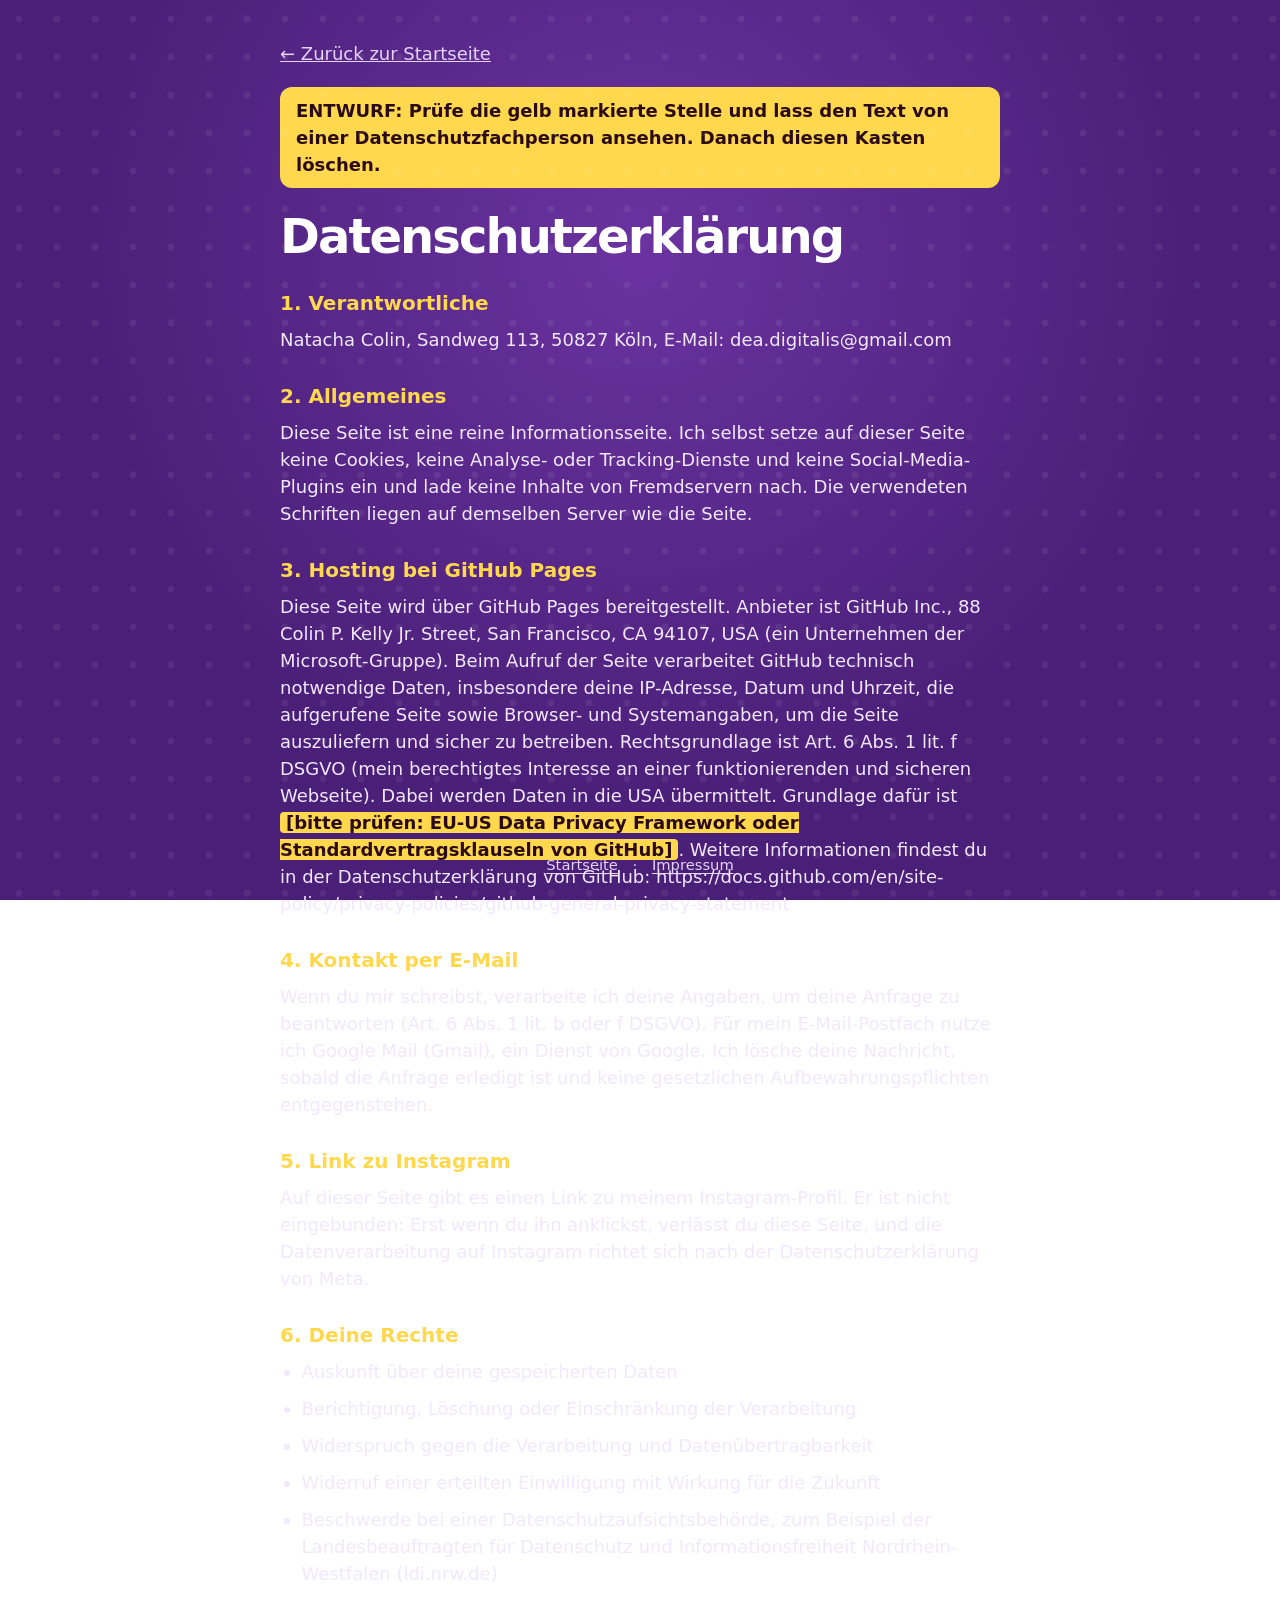
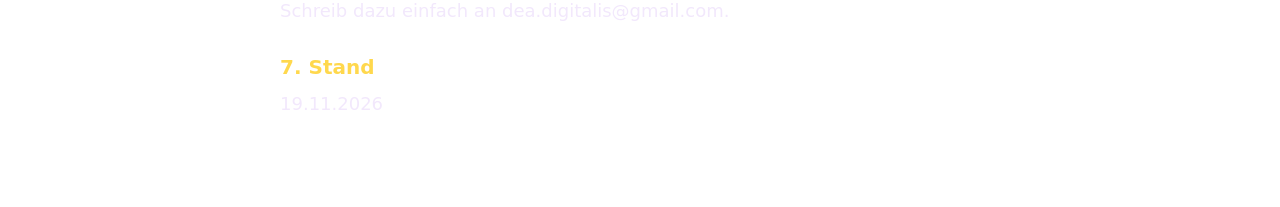
==== datenschutz.html @ a71697c0 "Add files via upload" ====
<!doctype html>
<html lang="de"><head><meta charset="utf-8"><meta name="viewport" content="width=device-width,initial-scale=1">
<title>Datenschutzerklärung | Dea Digitalis</title><meta name="description" content="Datenschutzerklärung von Dea Digitalis">
<link rel="icon" href="favicon.svg" type="image/svg+xml"><link rel="stylesheet" href="style.css"></head><body><div class="dots"></div>
<main class="legal">
  <a class="back" href="index.html">← Zurück zur Startseite</a>
  <div class="banner">ENTWURF: Prüfe die gelb markierte Stelle und lass den Text von einer Datenschutzfachperson ansehen. Danach diesen Kasten löschen.</div>
  <h1>Datenschutzerklärung</h1>

  <h2>1. Verantwortliche</h2>
  <p>Natacha Colin, Sandweg 113, 50827 Köln, E-Mail: dea.digitalis@gmail.com</p>

  <h2>2. Allgemeines</h2>
  <p>Diese Seite ist eine reine Informationsseite. Ich selbst setze auf dieser Seite keine Cookies, keine Analyse- oder Tracking-Dienste und keine Social-Media-Plugins ein und lade keine Inhalte von Fremdservern nach. Die verwendeten Schriften liegen auf demselben Server wie die Seite.</p>

  <h2>3. Hosting bei GitHub Pages</h2>
  <p>Diese Seite wird über GitHub Pages bereitgestellt. Anbieter ist GitHub Inc., 88 Colin P. Kelly Jr. Street, San Francisco, CA 94107, USA (ein Unternehmen der Microsoft-Gruppe). Beim Aufruf der Seite verarbeitet GitHub technisch notwendige Daten, insbesondere deine IP-Adresse, Datum und Uhrzeit, die aufgerufene Seite sowie Browser- und Systemangaben, um die Seite auszuliefern und sicher zu betreiben. Rechtsgrundlage ist Art. 6 Abs. 1 lit. f DSGVO (mein berechtigtes Interesse an einer funktionierenden und sicheren Webseite). Dabei werden Daten in die USA übermittelt. Grundlage dafür ist <span class="ph">[bitte prüfen: EU-US Data Privacy Framework oder Standardvertragsklauseln von GitHub]</span>. Weitere Informationen findest du in der Datenschutzerklärung von GitHub: https://docs.github.com/en/site-policy/privacy-policies/github-general-privacy-statement</p>

  <h2>4. Kontakt per E-Mail</h2>
  <p>Wenn du mir schreibst, verarbeite ich deine Angaben, um deine Anfrage zu beantworten (Art. 6 Abs. 1 lit. b oder f DSGVO). Für mein E-Mail-Postfach nutze ich Google Mail (Gmail), ein Dienst von Google. Ich lösche deine Nachricht, sobald die Anfrage erledigt ist und keine gesetzlichen Aufbewahrungspflichten entgegenstehen.</p>

  <h2>5. Link zu Instagram</h2>
  <p>Auf dieser Seite gibt es einen Link zu meinem Instagram-Profil. Er ist nicht eingebunden: Erst wenn du ihn anklickst, verlässt du diese Seite, und die Datenverarbeitung auf Instagram richtet sich nach der Datenschutzerklärung von Meta.</p>

  <h2>6. Deine Rechte</h2>
  <ul>
    <li>Auskunft über deine gespeicherten Daten</li>
    <li>Berichtigung, Löschung oder Einschränkung der Verarbeitung</li>
    <li>Widerspruch gegen die Verarbeitung und Datenübertragbarkeit</li>
    <li>Widerruf einer erteilten Einwilligung mit Wirkung für die Zukunft</li>
    <li>Beschwerde bei einer Datenschutzaufsichtsbehörde, zum Beispiel der Landesbeauftragten für Datenschutz und Informationsfreiheit Nordrhein-Westfalen (ldi.nrw.de)</li>
  </ul>
  <p>Schreib dazu einfach an dea.digitalis@gmail.com.</p>

  <h2>7. Stand</h2>
  <p>19.11.2026</p>
</main>
<footer><a href="index.html">Startseite</a> · <a href="impressum.html">Impressum</a></footer>
</body></html>
---- style.css ----
@font-face{font-family:'Bricolage';font-weight:400;src:url('fonts/bricolage-400.ttf') format('truetype');font-display:swap}
@font-face{font-family:'Bricolage';font-weight:600;src:url('fonts/bricolage-600.ttf') format('truetype');font-display:swap}
@font-face{font-family:'Bricolage';font-weight:800;src:url('fonts/bricolage-800.ttf') format('truetype');font-display:swap}
:root{--p:#4A1F78;--p2:#6A33A0;--pink:#FF6B9A;--y:#FFD84D;--soft:#E6D3FA;--mint:#7FE3C4}
*{box-sizing:border-box;margin:0;padding:0}
html,body{min-height:100%}
body{font-family:'Bricolage',system-ui,'Segoe UI',sans-serif;color:#fff;background:radial-gradient(circle at 50% 28%,var(--p2) 0,var(--p) 62%);background-attachment:fixed;line-height:1.5;font-size:18px}
a{color:inherit}
:focus-visible{outline:3px solid var(--y);outline-offset:3px;border-radius:6px}
.dots{position:fixed;inset:0;pointer-events:none;background-image:radial-gradient(rgba(255,255,255,.07) 3px,transparent 4px);background-size:38px 38px}
.wrap{position:relative;min-height:100vh;display:flex;flex-direction:column;align-items:center;justify-content:center;text-align:center;padding:48px max(20px,env(safe-area-inset-right)) 96px max(20px,env(safe-area-inset-left))}
.logo{width:clamp(96px,22vw,150px);height:auto;margin-bottom:18px}
h1{font-weight:800;font-size:clamp(2.8rem,10vw,5.6rem);line-height:1;letter-spacing:-.04em}
h1 span{color:var(--pink)}
.sub{margin-top:18px;font-weight:600;font-size:clamp(1.1rem,3.2vw,1.5rem);color:var(--soft);max-width:30em;text-wrap:balance}
.claim{margin-top:10px;font-weight:800;font-size:clamp(1rem,2.8vw,1.25rem);color:var(--y)}
.pill{display:inline-block;margin-top:26px;background:var(--y);color:var(--p);font-weight:800;font-size:.95rem;padding:7px 18px;border-radius:99px;transform:rotate(-1.5deg)}
.links{margin-top:30px;display:flex;flex-wrap:wrap;gap:12px;justify-content:center}
.btn{display:inline-block;text-decoration:none;font-weight:800;padding:12px 24px;border-radius:99px;background:var(--pink);color:#2B0A18}
.btn.alt{background:transparent;color:#fff;border:2px solid rgba(255,255,255,.75)}
.btn:hover{filter:brightness(1.06)}
.mail{margin-top:14px;color:var(--soft);font-size:.95rem}
footer{position:absolute;left:0;right:0;bottom:0;padding:18px 20px 24px;text-align:center;font-size:.92rem;color:var(--soft)}
footer a{margin:0 10px;text-underline-offset:3px}
.legal{max-width:760px;margin:0 auto;padding:40px max(20px,env(safe-area-inset-left)) 80px;text-align:left}
.legal h1{font-size:clamp(2rem,6vw,3rem);margin-bottom:24px}
.legal h2{font-weight:800;font-size:1.25rem;margin:28px 0 8px;color:var(--y)}
.legal p,.legal li{color:#F2E8FC;margin-bottom:10px}
.legal ul{padding-left:1.2em}
.back{display:inline-block;margin-bottom:20px;color:var(--soft)}
.ph{background:var(--y);color:#2B0A18;padding:0 6px;border-radius:4px;font-weight:600}
.banner{background:var(--y);color:#2B0A18;font-weight:600;padding:10px 16px;border-radius:12px;margin-bottom:24px}
@media (prefers-reduced-motion:no-preference){.logo{animation:wiege 6s ease-in-out infinite;transform-origin:50% 0}@keyframes wiege{0%,100%{transform:rotate(-2.5deg)}50%{transform:rotate(2.5deg)}}}
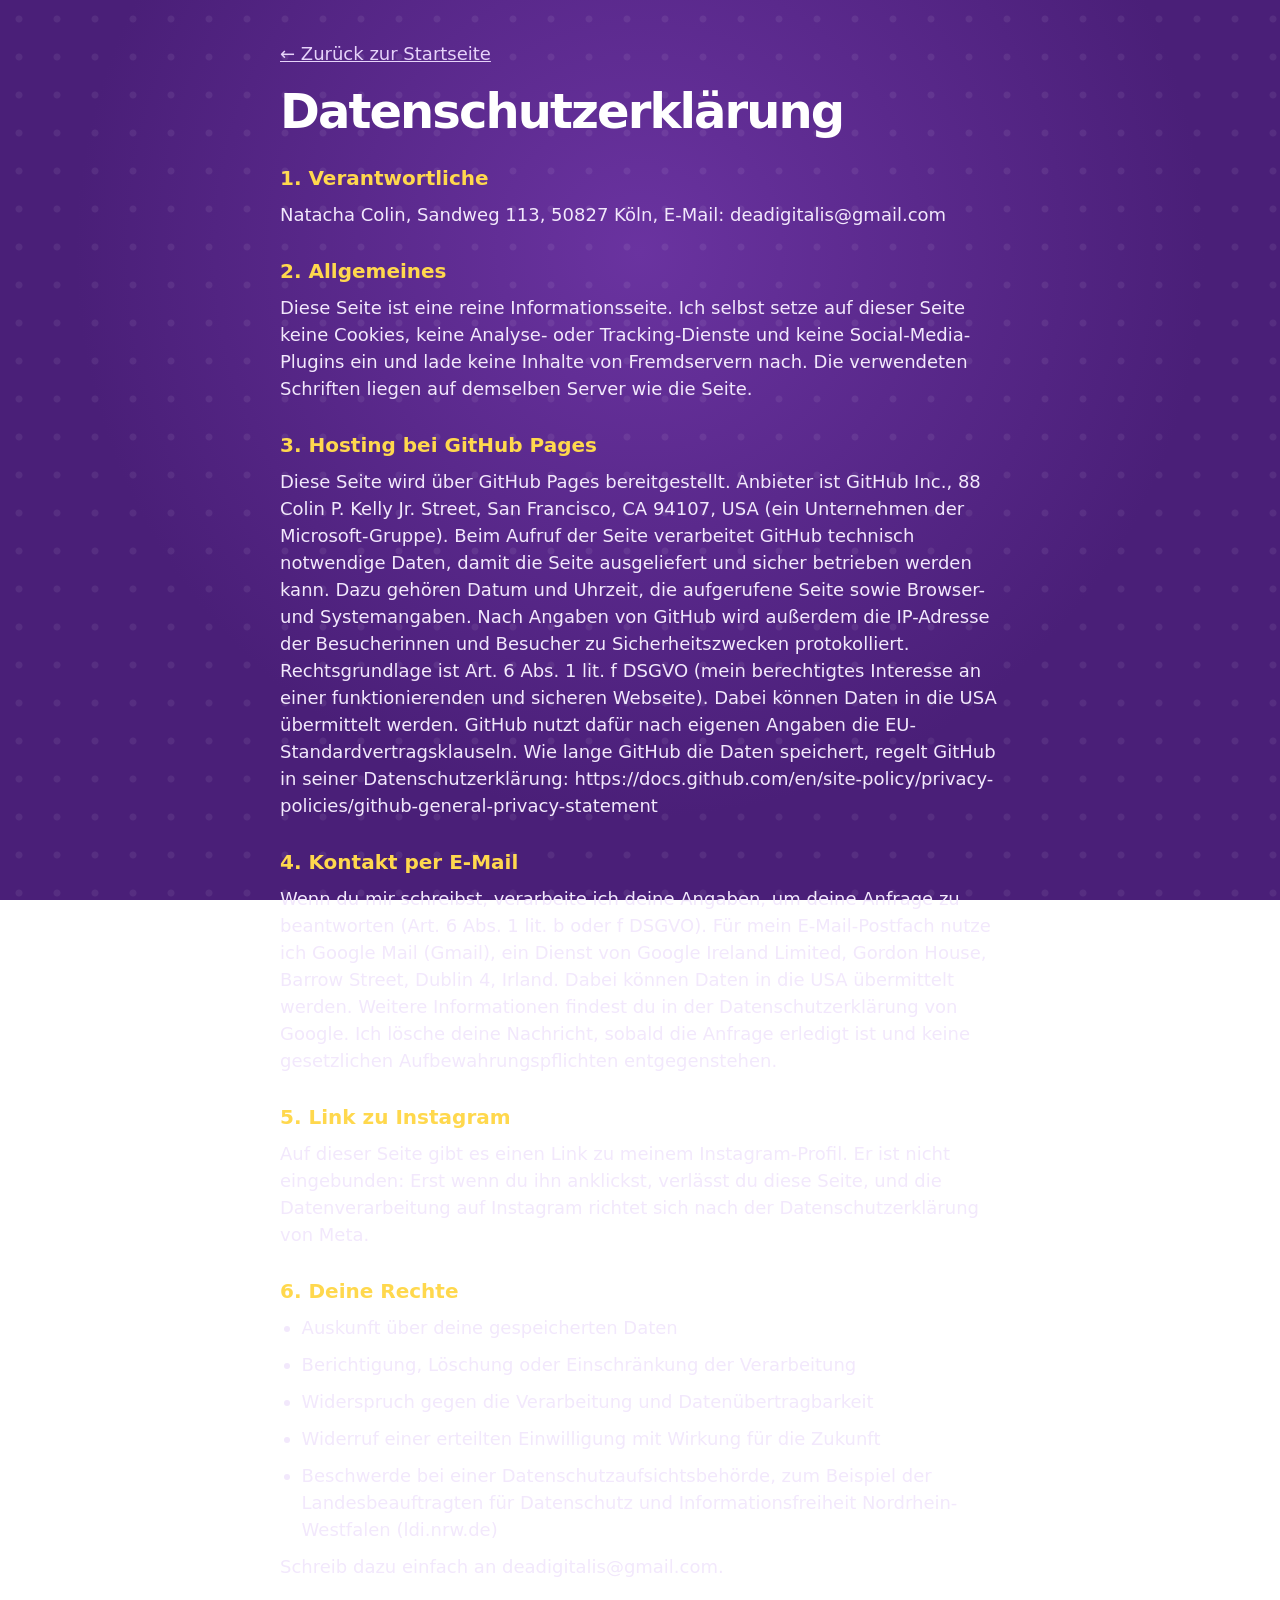
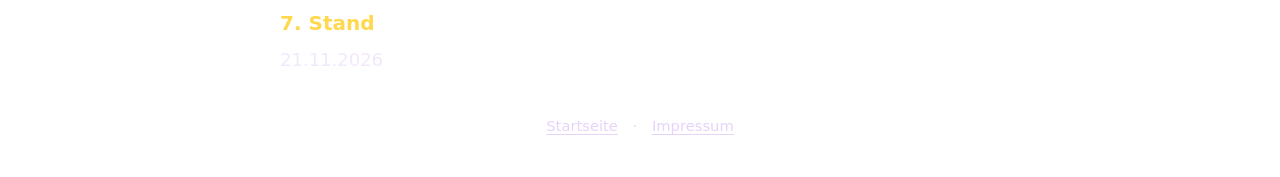
==== commit 193169a3: "Add files via upload" ====
--- a/datenschutz.html
+++ b/datenschutz.html
@@ -4,20 +4,19 @@
 <link rel="icon" href="favicon.svg" type="image/svg+xml"><link rel="stylesheet" href="style.css"></head><body><div class="dots"></div>
 <main class="legal">
   <a class="back" href="index.html">← Zurück zur Startseite</a>
-  <div class="banner">ENTWURF: Prüfe die gelb markierte Stelle und lass den Text von einer Datenschutzfachperson ansehen. Danach diesen Kasten löschen.</div>
   <h1>Datenschutzerklärung</h1>
 
   <h2>1. Verantwortliche</h2>
-  <p>Natacha Colin, Sandweg 113, 50827 Köln, E-Mail: dea.digitalis@gmail.com</p>
+  <p>Natacha Colin, Sandweg 113, 50827 Köln, E-Mail: deadigitalis@gmail.com</p>
 
   <h2>2. Allgemeines</h2>
   <p>Diese Seite ist eine reine Informationsseite. Ich selbst setze auf dieser Seite keine Cookies, keine Analyse- oder Tracking-Dienste und keine Social-Media-Plugins ein und lade keine Inhalte von Fremdservern nach. Die verwendeten Schriften liegen auf demselben Server wie die Seite.</p>
 
   <h2>3. Hosting bei GitHub Pages</h2>
-  <p>Diese Seite wird über GitHub Pages bereitgestellt. Anbieter ist GitHub Inc., 88 Colin P. Kelly Jr. Street, San Francisco, CA 94107, USA (ein Unternehmen der Microsoft-Gruppe). Beim Aufruf der Seite verarbeitet GitHub technisch notwendige Daten, insbesondere deine IP-Adresse, Datum und Uhrzeit, die aufgerufene Seite sowie Browser- und Systemangaben, um die Seite auszuliefern und sicher zu betreiben. Rechtsgrundlage ist Art. 6 Abs. 1 lit. f DSGVO (mein berechtigtes Interesse an einer funktionierenden und sicheren Webseite). Dabei werden Daten in die USA übermittelt. Grundlage dafür ist <span class="ph">[bitte prüfen: EU-US Data Privacy Framework oder Standardvertragsklauseln von GitHub]</span>. Weitere Informationen findest du in der Datenschutzerklärung von GitHub: https://docs.github.com/en/site-policy/privacy-policies/github-general-privacy-statement</p>
+  <p>Diese Seite wird über GitHub Pages bereitgestellt. Anbieter ist GitHub Inc., 88 Colin P. Kelly Jr. Street, San Francisco, CA 94107, USA (ein Unternehmen der Microsoft-Gruppe). Beim Aufruf der Seite verarbeitet GitHub technisch notwendige Daten, damit die Seite ausgeliefert und sicher betrieben werden kann. Dazu gehören Datum und Uhrzeit, die aufgerufene Seite sowie Browser- und Systemangaben. Nach Angaben von GitHub wird außerdem die IP-Adresse der Besucherinnen und Besucher zu Sicherheitszwecken protokolliert. Rechtsgrundlage ist Art. 6 Abs. 1 lit. f DSGVO (mein berechtigtes Interesse an einer funktionierenden und sicheren Webseite). Dabei können Daten in die USA übermittelt werden. GitHub nutzt dafür nach eigenen Angaben die EU-Standardvertragsklauseln. Wie lange GitHub die Daten speichert, regelt GitHub in seiner Datenschutzerklärung: https://docs.github.com/en/site-policy/privacy-policies/github-general-privacy-statement</p>
 
   <h2>4. Kontakt per E-Mail</h2>
-  <p>Wenn du mir schreibst, verarbeite ich deine Angaben, um deine Anfrage zu beantworten (Art. 6 Abs. 1 lit. b oder f DSGVO). Für mein E-Mail-Postfach nutze ich Google Mail (Gmail), ein Dienst von Google. Ich lösche deine Nachricht, sobald die Anfrage erledigt ist und keine gesetzlichen Aufbewahrungspflichten entgegenstehen.</p>
+  <p>Wenn du mir schreibst, verarbeite ich deine Angaben, um deine Anfrage zu beantworten (Art. 6 Abs. 1 lit. b oder f DSGVO). Für mein E-Mail-Postfach nutze ich Google Mail (Gmail), ein Dienst von Google Ireland Limited, Gordon House, Barrow Street, Dublin 4, Irland. Dabei können Daten in die USA übermittelt werden. Weitere Informationen findest du in der Datenschutzerklärung von Google. Ich lösche deine Nachricht, sobald die Anfrage erledigt ist und keine gesetzlichen Aufbewahrungspflichten entgegenstehen.</p>
 
   <h2>5. Link zu Instagram</h2>
   <p>Auf dieser Seite gibt es einen Link zu meinem Instagram-Profil. Er ist nicht eingebunden: Erst wenn du ihn anklickst, verlässt du diese Seite, und die Datenverarbeitung auf Instagram richtet sich nach der Datenschutzerklärung von Meta.</p>
@@ -30,10 +29,10 @@
     <li>Widerruf einer erteilten Einwilligung mit Wirkung für die Zukunft</li>
     <li>Beschwerde bei einer Datenschutzaufsichtsbehörde, zum Beispiel der Landesbeauftragten für Datenschutz und Informationsfreiheit Nordrhein-Westfalen (ldi.nrw.de)</li>
   </ul>
-  <p>Schreib dazu einfach an dea.digitalis@gmail.com.</p>
+  <p>Schreib dazu einfach an deadigitalis@gmail.com.</p>
 
   <h2>7. Stand</h2>
-  <p>19.11.2026</p>
+  <p>21.11.2026</p>
 </main>
 <footer><a href="index.html">Startseite</a> · <a href="impressum.html">Impressum</a></footer>
 </body></html>
--- a/style.css
+++ b/style.css
@@ -31,3 +31,6 @@
 .ph{background:var(--y);color:#2B0A18;padding:0 6px;border-radius:4px;font-weight:600}
 .banner{background:var(--y);color:#2B0A18;font-weight:600;padding:10px 16px;border-radius:12px;margin-bottom:24px}
 @media (prefers-reduced-motion:no-preference){.logo{animation:wiege 6s ease-in-out infinite;transform-origin:50% 0}@keyframes wiege{0%,100%{transform:rotate(-2.5deg)}50%{transform:rotate(2.5deg)}}}
+
+.legal ~ footer{position:static;padding:8px 20px 40px}
+.legal{padding-bottom:24px}
